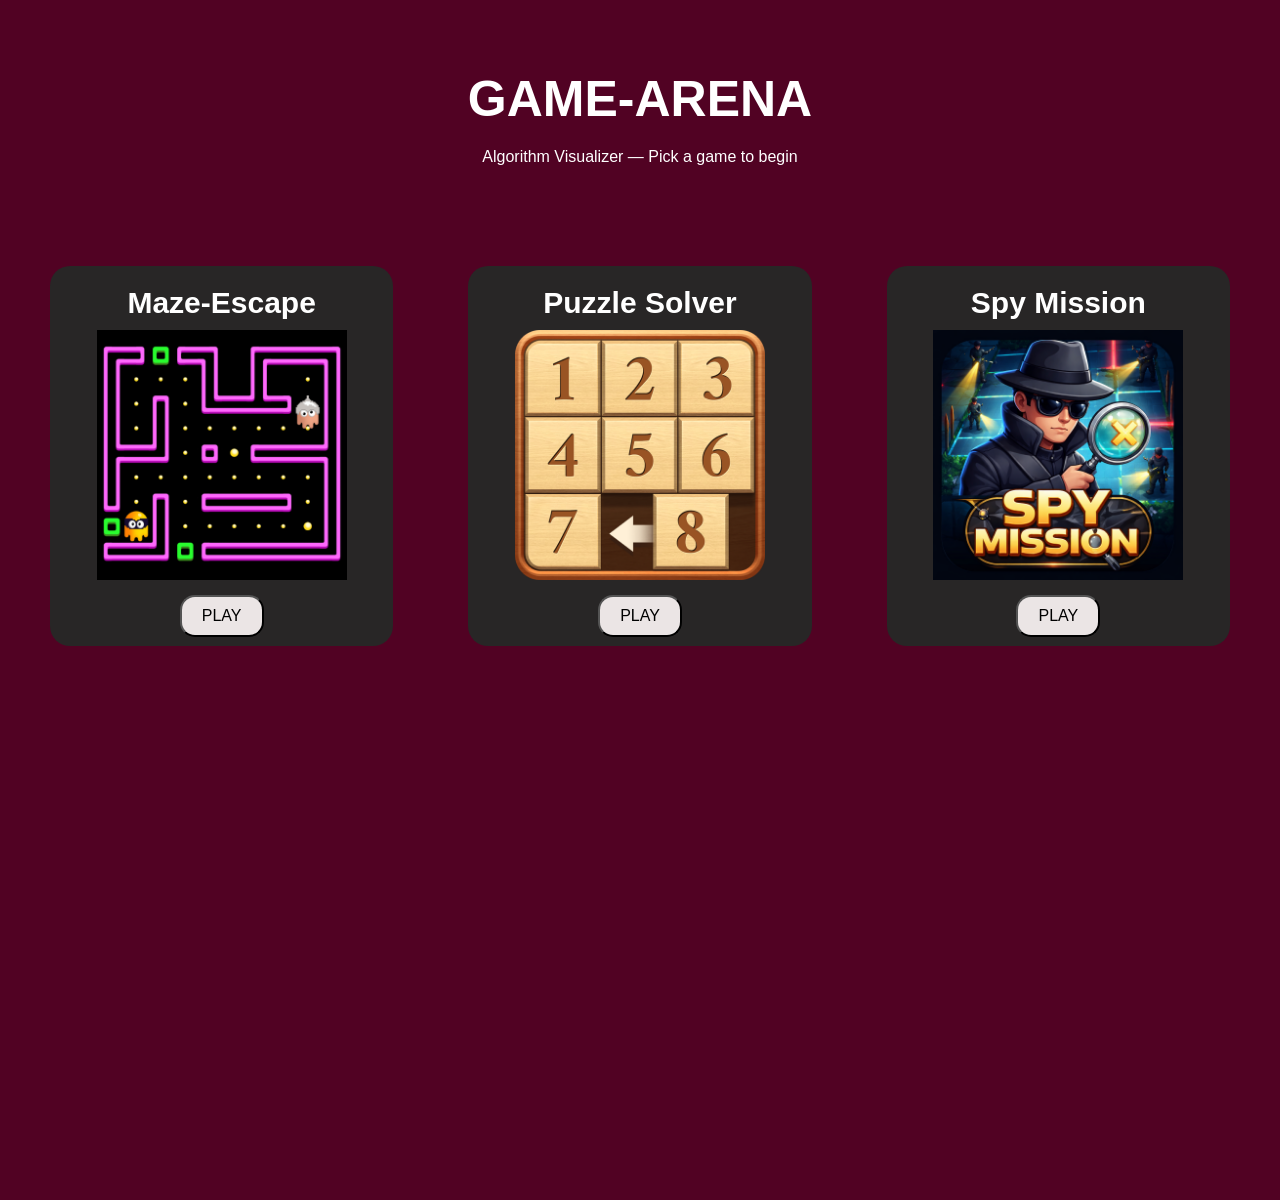
==== index.html @ 5053355c "Initial project structure" ====
<!DOCTYPE html>
<html lang="en">
<head>
    <meta charset="UTF-8">
    <meta name="viewport" content="width=device-width, initial-scale=1.0">
    <title>GameArena</title>
    <link rel="stylesheet" href="style.css">
</head>
<body>
    <header>
    <h1>GAME-ARENA</h1>
    <p>Algorithm Visualizer — Pick a game to begin</p>
    </header>
    <main>
        <div class="gamegrid">
            <div class="gamecard">
                <h2>Maze-Escape</h2>
                <img src="Maze Escape/unnamed.png" alt="" height="250px">
                <a href="Maze Escape/maze.html"> <button>PLAY</button></a>

            </div>

            <div class="gamecard">
                <h2>Puzzle Solver</h2>
                <img src="Puzzle Solver/puzzle.png" alt="" height="250px">
                <a href="Puzzle Solver/puzzleSol.html"><button>PLAY</button></BUTton></a>
                
            </div>

            <div class="gamecard">
                <h2>Spy Mission</h2>
                <img src="Spy Mission/spm.png" alt="" height="250px">
                <a href="Spy Mission/spyMission.html"> <button>PLAY</button></a>
                
            </div>
        </div>
    </main>
    <canvas id="mycanvas" width="500" height="500"></canvas>
</body>
</html>
---- style.css ----
*{
    margin: 0;
    padding: 0;
    box-sizing: border-box;
}

body{
    font-family: 'Poppins', sans-serif;
    background-color: rgb(81, 2, 35);
    color: white;
    text-align: center;
}

header{
    padding: 50px;
}

header h1{
    font-size: 50px;
    margin-bottom: 20px;
   padding-top: 20px;
}

.gamegrid{
    display: flex;
    padding: 50px;
    justify-content: center;
    gap: 75px;
}

.gamecard{
    background-color: rgb(40, 38, 38);
    color: rgb(255, 255, 255);
    width: 350px;
    height: 380px;
    display: flex;
    flex-direction: column;
    justify-content: center;
    align-items: center;
    border-radius: 20px;
}

.gamecard h2{
    font-size: 30px;
    margin-top: 10px;
    margin-bottom: 10px;

}

.gamecard button{
    padding: 10px 20px;
    background-color: rgb(235, 229, 229);
    color: rgb(0, 0, 0);
    border-radius: 15px;
    font-size: 16px;
    margin-top: 15px;
}

.gamecard button:hover {
  background-color: #373738;
  color: white;
}
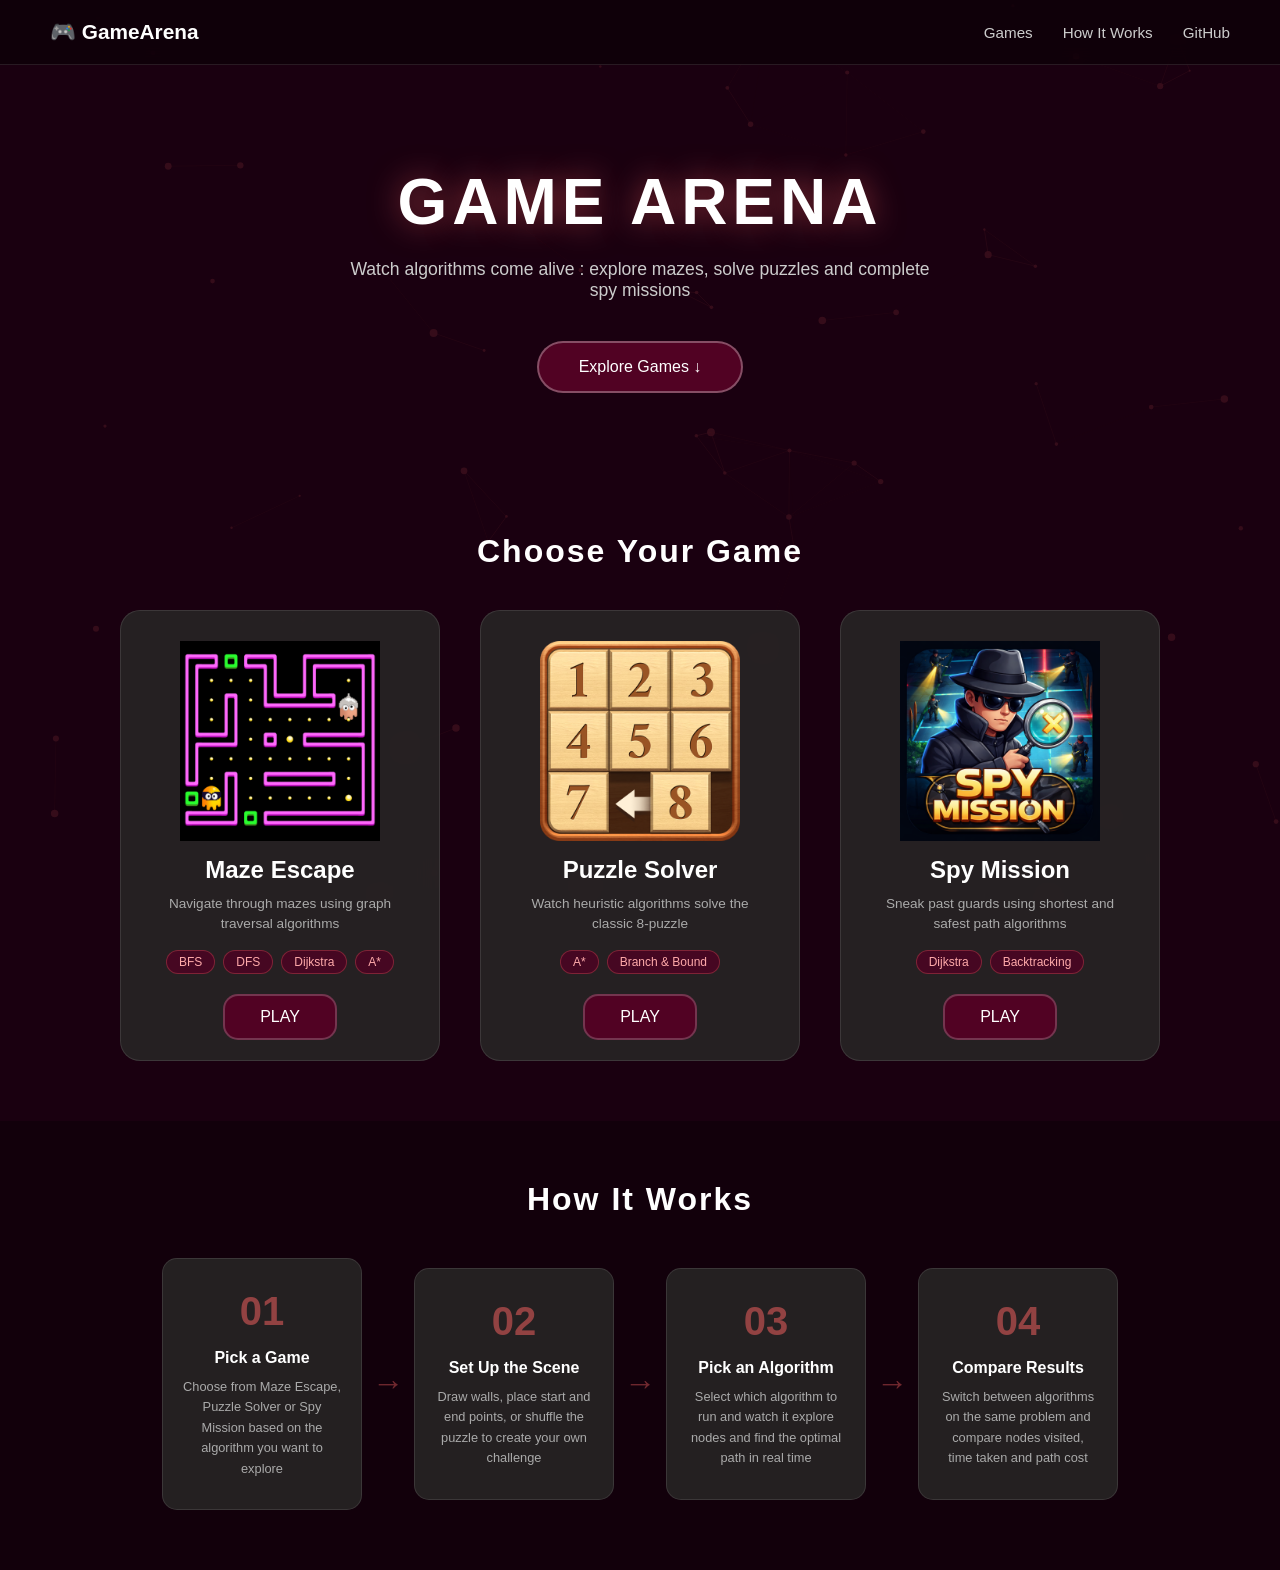
==== commit ca80a77d: "Puzzle solver done" ====
--- a/index.html
+++ b/index.html
@@ -7,34 +7,120 @@
     <link rel="stylesheet" href="style.css">
 </head>
 <body>
+
+    <canvas id="bgCanvas"></canvas>
+
+    
+    <nav>
+        <div class="navLeft">🎮 GameArena</div>
+        <div class="navRight">
+            <a href="#games">Games</a>
+            <a href="#howitworks">How It Works</a>
+            <a href="https://github.com/akanchhasin06/GameArena" target="_blank">GitHub</a>
+        </div>
+    </nav>
+
+    
     <header>
-    <h1>GAME-ARENA</h1>
-    <p>Algorithm Visualizer — Pick a game to begin</p>
+        <h1>GAME ARENA</h1>
+        <p>Watch algorithms come alive :
+             explore mazes, solve puzzles and complete spy missions</p>
+        <a href="#games"><button class="heroBtn">Explore Games ↓</button></a>
     </header>
-    <main>
+
+    
+    <section id="games">
+        <h2 class="sectionTitle">Choose Your Game</h2>
         <div class="gamegrid">
+
             <div class="gamecard">
-                <h2>Maze-Escape</h2>
-                <img src="Maze Escape/unnamed.png" alt="" height="250px">
-                <a href="Maze Escape/maze.html"> <button>PLAY</button></a>
-
+                <div class="cardTop">
+                    
+                </div>
+                <img src="Maze Escape/unnamed.png" alt="Maze Escape" height="180px">
+                <h2>Maze Escape</h2>
+                <p class="cardDesc">Navigate through mazes using graph traversal algorithms</p>
+                <div class="algoTags">
+                    <span class="tag">BFS</span>
+                    <span class="tag">DFS</span>
+                    <span class="tag">Dijkstra</span>
+                    <span class="tag">A*</span>
+                </div>
+                <a href="Maze Escape/maze.html"><button>PLAY</button></a>
             </div>
 
             <div class="gamecard">
+                <div class="cardTop">
+                    
+                </div>
+                <img src="Puzzle Solver/puzzle.png" alt="Puzzle Solver" height="180px">
                 <h2>Puzzle Solver</h2>
-                <img src="Puzzle Solver/puzzle.png" alt="" height="250px">
-                <a href="Puzzle Solver/puzzleSol.html"><button>PLAY</button></BUTton></a>
-                
+                <p class="cardDesc">Watch heuristic algorithms solve the classic 8-puzzle</p>
+                <div class="algoTags">
+                    <span class="tag">A*</span>
+                    <span class="tag">Branch & Bound</span>
+                </div>
+                <a href="Puzzle Solver/puzzleSol.html"><button>PLAY</button></a>
             </div>
 
             <div class="gamecard">
+                <div class="cardTop">
+                    
+                </div>
+                <img src="Spy Mission/spm.png" alt="Spy Mission" height="180px">
                 <h2>Spy Mission</h2>
-                <img src="Spy Mission/spm.png" alt="" height="250px">
-                <a href="Spy Mission/spyMission.html"> <button>PLAY</button></a>
-                
+                <p class="cardDesc">Sneak past guards using shortest and safest path algorithms</p>
+                <div class="algoTags">
+                    <span class="tag">Dijkstra</span>
+                    <span class="tag">Backtracking</span>
+                </div>
+                <a href="Spy Mission/spyMission.html"><button>PLAY</button></a>
             </div>
+
         </div>
-    </main>
-    <canvas id="mycanvas" width="500" height="500"></canvas>
+    </section>
+
+   
+    <section id="howitworks">
+        <h2 class="sectionTitle">How It Works</h2>
+        <div class="stepsGrid">
+
+            <div class="step">
+                <div class="stepNumber">01</div>
+                <h3>Pick a Game</h3>
+                <p>Choose from Maze Escape, Puzzle Solver or Spy Mission based on the algorithm you want to explore</p>
+            </div>
+
+            <div class="stepArrow">→</div>
+
+            <div class="step">
+                <div class="stepNumber">02</div>
+                <h3>Set Up the Scene</h3>
+                <p>Draw walls, place start and end points, or shuffle the puzzle to create your own challenge</p>
+            </div>
+
+            <div class="stepArrow">→</div>
+
+            <div class="step">
+                <div class="stepNumber">03</div>
+                <h3>Pick an Algorithm</h3>
+                <p>Select which algorithm to run and watch it explore nodes and find the optimal path in real time</p>
+            </div>
+
+            <div class="stepArrow">→</div>
+
+            <div class="step">
+                <div class="stepNumber">04</div>
+                <h3>Compare Results</h3>
+                <p>Switch between algorithms on the same problem and compare nodes visited, time taken and path cost</p>
+            </div>
+
+        </div>
+    </section>
+
+    <!-- Footer -->
+   
+
+    <script src="script.js"></script>
 </body>
 </html>
--- a/style.css
+++ b/style.css
@@ -1,62 +1,296 @@
-*{
+* {
     margin: 0;
     padding: 0;
     box-sizing: border-box;
 }
 
-body{
+body {
     font-family: 'Poppins', sans-serif;
+    background-color: #1a0010;
+    color: white;
+    text-align: center;
+    overflow-x: hidden;
+}
+
+/* ═══════════════════════════
+   ANIMATED BACKGROUND
+═══════════════════════════ */
+#bgCanvas {
+    position: fixed;
+    top: 0;
+    left: 0;
+    width: 100%;
+    height: 100%;
+    z-index: 0;
+    opacity: 0.15;
+}
+
+/* Everything above canvas */
+nav, header, section, footer {
+    position: relative;
+    z-index: 1;
+}
+
+/* ═══════════════════════════
+   NAVBAR
+═══════════════════════════ */
+nav {
+    display: flex;
+    justify-content: space-between;
+    align-items: center;
+    padding: 20px 50px;
+    background-color: rgba(0,0,0,0.4);
+    border-bottom: 1px solid rgba(255,255,255,0.1);
+    backdrop-filter: blur(10px);
+    position: sticky;
+    top: 0;
+    z-index: 100;
+}
+
+.navLeft {
+    font-size: 1.3rem;
+    font-weight: bold;
+    color: white;
+}
+
+.navRight {
+    display: flex;
+    gap: 30px;
+}
+
+.navRight a {
+    color: #ccc;
+    text-decoration: none;
+    font-size: 0.95rem;
+    transition: color 0.2s;
+}
+
+.navRight a:hover {
+    color: white;
+}
+
+/* ═══════════════════════════
+   HEADER / HERO
+═══════════════════════════ */
+header {
+    padding: 100px 50px 80px;
+}
+
+header h1 {
+    font-size: 4rem;
+    margin-bottom: 20px;
+    letter-spacing: 5px;
+    text-shadow: 0 0 30px rgba(255,100,100,0.5);
+}
+
+header p {
+    font-size: 1.1rem;
+    color: #ccc;
+    margin-bottom: 40px;
+    max-width: 600px;
+    margin-left: auto;
+    margin-right: auto;
+}
+
+.heroBtn {
+    padding: 15px 40px;
     background-color: rgb(81, 2, 35);
     color: white;
-    text-align: center;
-}
-
-header{
-    padding: 50px;
-}
-
-header h1{
-    font-size: 50px;
+    border: 2px solid rgba(255,255,255,0.3);
+    border-radius: 30px;
+    font-size: 1rem;
+    cursor: pointer;
+    transition: all 0.3s;
+}
+
+.heroBtn:hover {
+    background-color: white;
+    color: rgb(81, 2, 35);
+}
+
+/* ═══════════════════════════
+   SECTION TITLES
+═══════════════════════════ */
+.sectionTitle {
+    font-size: 2rem;
+    margin-bottom: 40px;
+    color: white;
+    letter-spacing: 2px;
+}
+
+/* ═══════════════════════════
+   GAMES SECTION
+═══════════════════════════ */
+#games {
+    padding: 60px 50px;
+}
+
+.gamegrid {
+    display: flex;
+    justify-content: center;
+    gap: 40px;
+    flex-wrap: wrap;
+}
+
+.gamecard {
+    background-color: rgba(40, 38, 38, 0.85);
+    backdrop-filter: blur(10px);
+    color: white;
+    width: 320px;
+    display: flex;
+    flex-direction: column;
+    align-items: center;
+    border-radius: 20px;
+    padding: 20px;
+    border: 1px solid rgba(255,255,255,0.1);
+    transition: transform 0.3s, border-color 0.3s;
+}
+
+.gamecard:hover {
+    transform: translateY(-8px);
+    border-color: rgba(255,100,100,0.5);
+}
+
+.cardTop {
+    width: 100%;
+    display: flex;
+    justify-content: flex-end;
+    margin-bottom: 10px;
+}
+
+/* Difficulty badges */
+.difficulty {
+    padding: 4px 12px;
+    border-radius: 20px;
+    font-size: 0.75rem;
+    font-weight: bold;
+}
+
+.easy { background-color: #2e7d32; }
+.medium { background-color: #e65100; }
+.hard { background-color: #c62828; }
+
+.gamecard img {
+    border-radius: 10px;
+    margin-bottom: 15px;
+    width: 100%;
+    height: 200px;
+    object-fit: contain;    /* changed from cover to contain */
+    background-color: transparent;
+}
+
+.gamecard h2 {
+    font-size: 1.5rem;
+    margin-bottom: 10px;
+}
+
+.cardDesc {
+    font-size: 0.85rem;
+    color: #aaa;
+    margin-bottom: 15px;
+    padding: 0 10px;
+    line-height: 1.5;
+}
+
+/* Algorithm tags */
+.algoTags {
+    display: flex;
+    gap: 8px;
+    flex-wrap: wrap;
+    justify-content: center;
     margin-bottom: 20px;
-   padding-top: 20px;
-}
-
-.gamegrid{
-    display: flex;
-    padding: 50px;
-    justify-content: center;
-    gap: 75px;
-}
-
-.gamecard{
-    background-color: rgb(40, 38, 38);
-    color: rgb(255, 255, 255);
-    width: 350px;
-    height: 380px;
-    display: flex;
-    flex-direction: column;
+}
+
+.tag {
+    background-color: rgba(81, 2, 35, 0.8);
+    border: 1px solid rgba(255,100,100,0.3);
+    padding: 4px 12px;
+    border-radius: 20px;
+    font-size: 0.75rem;
+    color: #ffaaaa;
+}
+
+.gamecard button {
+    padding: 12px 35px;
+    background-color: rgb(81, 2, 35);
+    color: white;
+    border: 2px solid rgba(255,255,255,0.2);
+    border-radius: 15px;
+    font-size: 1rem;
+    cursor: pointer;
+    transition: all 0.3s;
+    width: 100%;
+}
+
+.gamecard button:hover {
+    background-color: white;
+    color: rgb(81, 2, 35);
+}
+
+/* ═══════════════════════════
+   HOW IT WORKS
+═══════════════════════════ */
+#howitworks {
+    padding: 60px 50px;
+    background-color: rgba(0,0,0,0.3);
+}
+
+.stepsGrid {
+    display: flex;
     justify-content: center;
     align-items: center;
-    border-radius: 20px;
-}
-
-.gamecard h2{
-    font-size: 30px;
-    margin-top: 10px;
+    gap: 10px;
+    flex-wrap: wrap;
+}
+
+.step {
+    background-color: rgba(40,38,38,0.85);
+    border: 1px solid rgba(255,255,255,0.1);
+    border-radius: 15px;
+    padding: 30px 20px;
+    width: 200px;
+    text-align: center;
+}
+
+.stepNumber {
+    font-size: 2.5rem;
+    font-weight: bold;
+    color: rgba(255,100,100,0.5);
+    margin-bottom: 15px;
+}
+
+.step h3 {
+    font-size: 1rem;
     margin-bottom: 10px;
-
-}
-
-.gamecard button{
-    padding: 10px 20px;
-    background-color: rgb(235, 229, 229);
-    color: rgb(0, 0, 0);
-    border-radius: 15px;
-    font-size: 16px;
-    margin-top: 15px;
-}
-
-.gamecard button:hover {
-  background-color: #373738;
-  color: white;
-}
+}
+
+.step p {
+    font-size: 0.8rem;
+    color: #aaa;
+    line-height: 1.6;
+}
+
+.stepArrow {
+    font-size: 2rem;
+    color: rgba(255,100,100,0.4);
+}
+
+/* ═══════════════════════════
+   FOOTER
+═══════════════════════════ */
+footer {
+    padding: 30px;
+    background-color: rgba(0,0,0,0.4);
+    border-top: 1px solid rgba(255,255,255,0.1);
+}
+
+footer p {
+    color: #aaa;
+    font-size: 0.9rem;
+    margin-bottom: 5px;
+}
+
+.footerSub {
+    font-size: 0.8rem !important;
+    color: #666 !important;
+}
